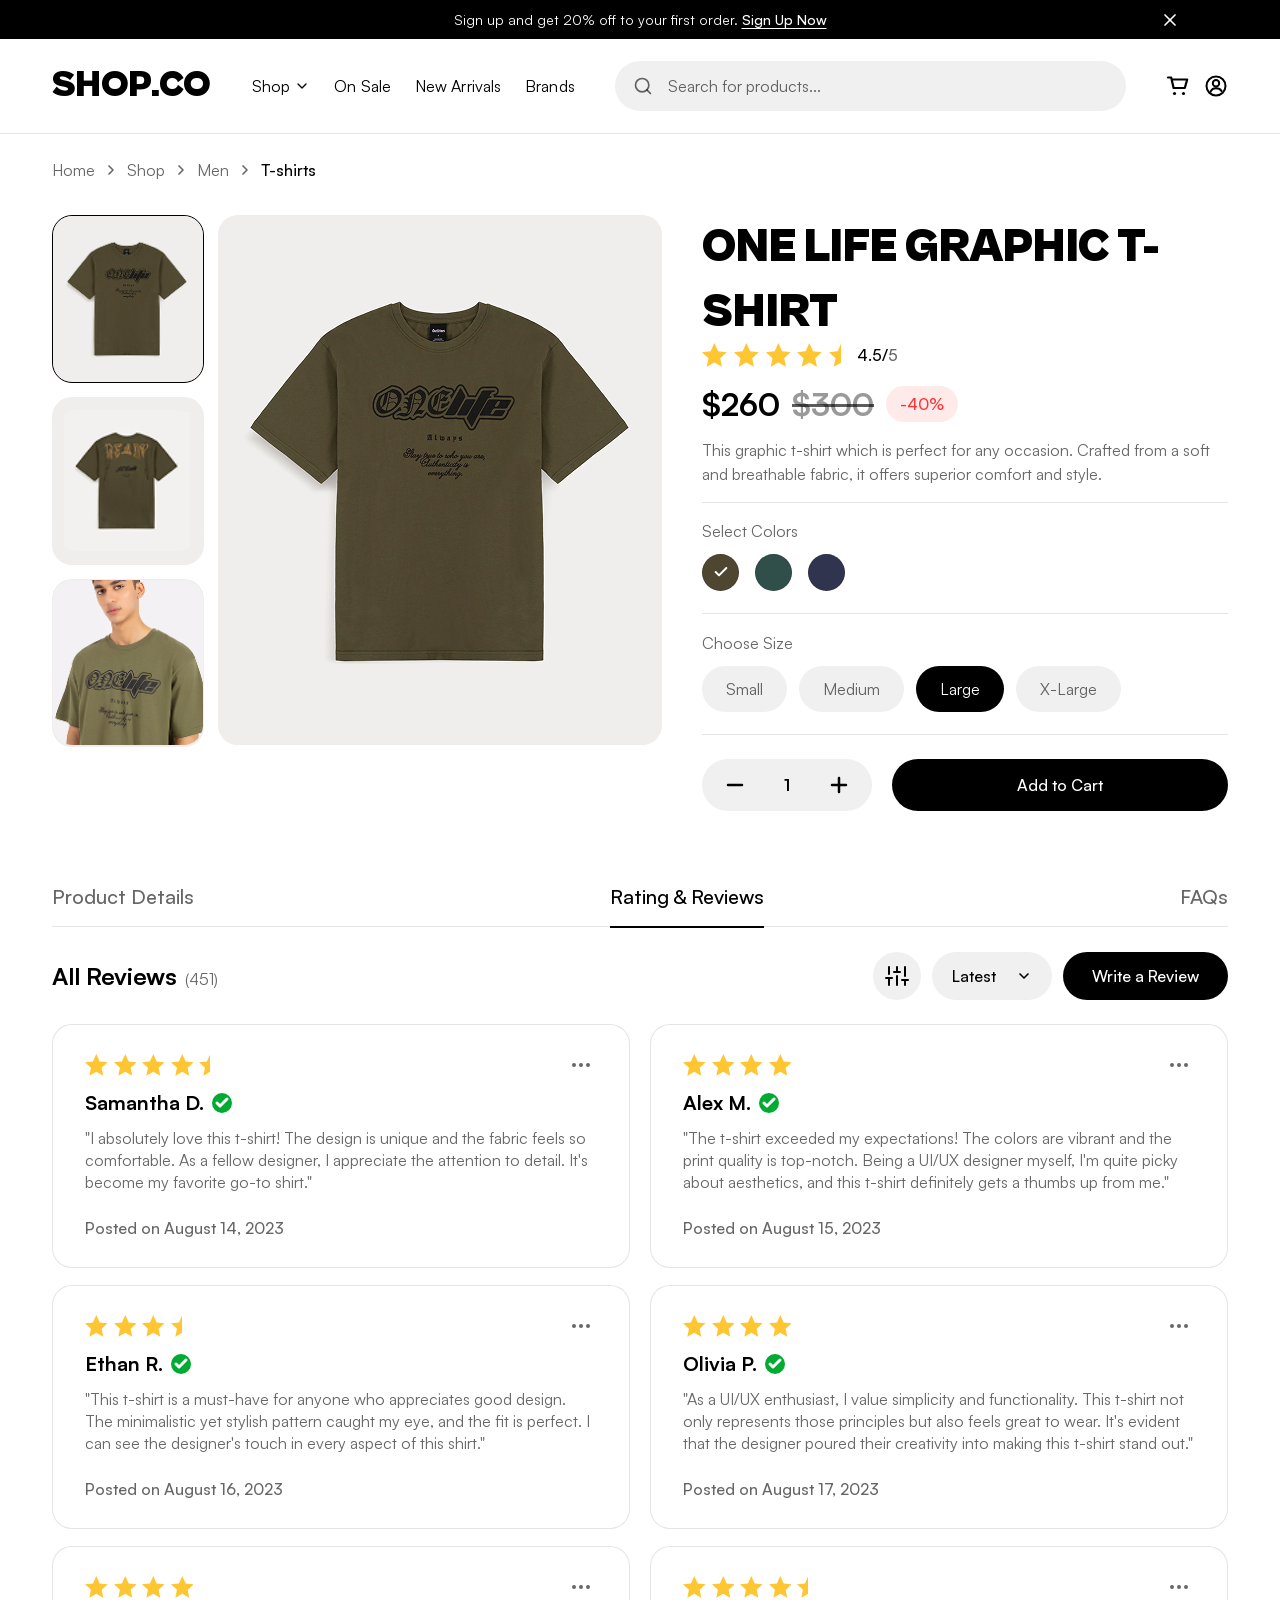
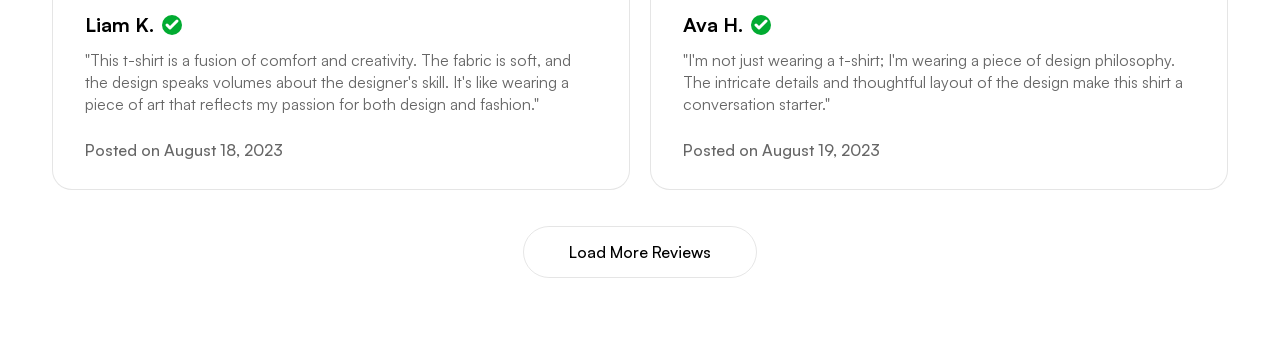
==== Shop.co/pdp.html @ 78434a76 "Initial commit" ====
<!DOCTYPE html>
<html lang="en">
<head>
  <meta charset="UTF-8">
  <meta name="viewport" content="width=device-width, initial-scale=1.0">
  <meta name="description" content="SHOP.CO - One Life Graphic T-Shirt. High-quality products and international brands.">
  <title>SHOP.CO | One Life Graphic T-Shirt</title>
  <link rel="preconnect" href="https://api.fontshare.com">
  <link href="https://api.fontshare.com/v2/css?f[]=satoshi@900,700,500,400,300&f[]=cabinet-grotesk@800,900&display=swap" rel="stylesheet">
  <link rel="stylesheet" href="css/styles.css">
</head>
<body>
  <a href="#main-content" class="skip-link">Skip to main content</a>

  <header class="site-header-group">
    <div class="announcement-bar" role="region" aria-label="Announcement">
      <div class="container flex items-center justify-center">
        <p class="announcement-bar__text">
          Sign up and get 20% off to your first order.
          <a href="#signup" class="announcement-bar__link">Sign Up Now</a>
        </p>
        <button type="button" class="announcement-bar__close" aria-label="Close announcement">
          <svg width="20" height="20" viewBox="0 0 24 24" fill="none" stroke="currentColor" stroke-width="2" stroke-linecap="round" stroke-linejoin="round" aria-hidden="true">
            <line x1="18" y1="6" x2="6" y2="18"></line>
            <line x1="6" y1="6" x2="18" y2="18"></line>
          </svg>
        </button>
      </div>
    </div>

    <div class="site-header">
      <div class="container nav-container flex items-center justify-between gap-40">
        <div class="header-left flex items-center">
          <button type="button" class="mobile-menu-btn" aria-label="Open mobile navigation">
            <svg width="24" height="24" viewBox="0 0 24 24" fill="none" stroke="currentColor" stroke-width="2.2" stroke-linecap="round" stroke-linejoin="round" aria-hidden="true">
              <line x1="3" y1="6" x2="21" y2="6"></line>
              <line x1="3" y1="12" x2="21" y2="12"></line>
              <line x1="3" y1="18" x2="21" y2="18"></line>
            </svg>
          </button>
          <a href="index.html" class="brand-logo" aria-label="SHOP.CO Homepage">SHOP.CO</a>
        </div>

        <div class="mobile-menu-overlay" aria-hidden="true"></div>
        <nav class="main-nav" aria-label="Main Navigation">
          <button type="button" class="mobile-close-btn" aria-label="Close mobile navigation">
            <svg width="24" height="24" viewBox="0 0 24 24" fill="none" stroke="currentColor" stroke-width="2.2" stroke-linecap="round" stroke-linejoin="round" aria-hidden="true">
              <line x1="18" y1="6" x2="6" y2="18"></line>
              <line x1="6" y1="6" x2="18" y2="18"></line>
            </svg>
          </button>
          <ul class="main-nav__list flex items-center gap-24">
            <li>
              <a href="#shop" class="main-nav__link">
                Shop
                <svg width="16" height="16" viewBox="0 0 24 24" fill="none" stroke="currentColor" stroke-width="2" stroke-linecap="round" stroke-linejoin="round" aria-hidden="true">
                  <polyline points="6 9 12 15 18 9"></polyline>
                </svg>
              </a>
            </li>
            <li><a href="#on-sale" class="main-nav__link">On Sale</a></li>
            <li><a href="#new-arrivals" class="main-nav__link">New Arrivals</a></li>
            <li><a href="#brands" class="main-nav__link">Brands</a></li>
          </ul>
        </nav>

        <form class="header-search" role="search">
          <label for="header-search-input" class="sr-only">Search for products</label>
          <input type="search" id="header-search-input" class="header-search__input" placeholder="Search for products...">
          <svg class="header-search__icon" width="20" height="20" viewBox="0 0 24 24" fill="none" stroke="currentColor" stroke-width="2" stroke-linecap="round" stroke-linejoin="round" aria-hidden="true">
            <circle cx="11" cy="11" r="8"></circle>
            <line x1="21" y1="21" x2="16.65" y2="16.65"></line>
          </svg>
        </form>

        <div class="header-actions flex items-center">
          <button type="button" class="header-action-btn mobile-search-btn" aria-label="Search for products">
            <svg width="24" height="24" viewBox="0 0 24 24" fill="none" stroke="currentColor" stroke-width="2.2" stroke-linecap="round" stroke-linejoin="round" aria-hidden="true">
              <circle cx="11" cy="11" r="8"></circle>
              <line x1="21" y1="21" x2="16.65" y2="16.65"></line>
            </svg>
          </button>
          <a href="#cart" class="header-action-btn" aria-label="Shopping Cart (0 items)">
            <svg width="24" height="24" viewBox="0 0 24 24" fill="none" stroke="currentColor" stroke-width="2.2" stroke-linecap="round" stroke-linejoin="round" aria-hidden="true">
              <path d="M2 3.5h3.2l2.4 10.5h11.2l2.4-8.5H6"></path>
              <circle cx="8.5" cy="19.5" r="1.6" fill="currentColor" stroke="none"></circle>
              <circle cx="17.5" cy="19.5" r="1.6" fill="currentColor" stroke="none"></circle>
            </svg>
          </a>
          <a href="#account" class="header-action-btn" aria-label="User Account">
            <svg width="24" height="24" viewBox="0 0 24 24" fill="none" stroke="currentColor" stroke-width="2" stroke-linecap="round" stroke-linejoin="round" aria-hidden="true">
              <circle cx="12" cy="12" r="9.5"></circle>
              <circle cx="12" cy="9.2" r="3.2"></circle>
              <path d="M6.5 17.8c1.1-2.8 3.1-3.6 5.5-3.6s4.4.8 5.5 2.8"></path>
            </svg>
          </a>
        </div>
      </div>
    </div>
  </header>

  <main id="main-content" class="pdp-main">
    <div class="container">
      
      <nav class="breadcrumbs" aria-label="Breadcrumbs">
        <ol class="breadcrumbs__list flex items-center">
          <li class="breadcrumbs__item">
            <a href="index.html" class="breadcrumbs__link">Home</a>
          </li>
          <li class="breadcrumbs__item" aria-hidden="true">
            <svg class="breadcrumbs__separator" width="16" height="16" viewBox="0 0 24 24" fill="none" stroke="currentColor" stroke-width="2.5" stroke-linecap="round" stroke-linejoin="round">
              <polyline points="9 18 15 12 9 6"></polyline>
            </svg>
          </li>
          <li class="breadcrumbs__item">
            <a href="#shop" class="breadcrumbs__link">Shop</a>
          </li>
          <li class="breadcrumbs__item" aria-hidden="true">
            <svg class="breadcrumbs__separator" width="16" height="16" viewBox="0 0 24 24" fill="none" stroke="currentColor" stroke-width="2.5" stroke-linecap="round" stroke-linejoin="round">
              <polyline points="9 18 15 12 9 6"></polyline>
            </svg>
          </li>
          <li class="breadcrumbs__item">
            <a href="#men" class="breadcrumbs__link">Men</a>
          </li>
          <li class="breadcrumbs__item" aria-hidden="true">
            <svg class="breadcrumbs__separator" width="16" height="16" viewBox="0 0 24 24" fill="none" stroke="currentColor" stroke-width="2.5" stroke-linecap="round" stroke-linejoin="round">
              <polyline points="9 18 15 12 9 6"></polyline>
            </svg>
          </li>
          <li class="breadcrumbs__item" aria-current="page">
            <span class="breadcrumbs__current">T-shirts</span>
          </li>
        </ol>
      </nav>

      
      <section class="product-essential" aria-label="Product details section">
        
        <div class="product-gallery">
          
          <div class="product-gallery__thumbnails" role="group" aria-label="Product thumbnails select">
            <button type="button" class="product-gallery__thumb-btn active" aria-label="View front view of shirt" aria-controls="main-product-viewport" aria-selected="true" data-image="images/onelife-tshirt.png" data-image-mobile="images/onelife-tshirt-mobile.png">
              <picture>
                <source media="(max-width: 992px)" srcset="images/onelife-tshirt-small-mobile.png">
                <img src="images/onelife-tshirt-small.png" alt="Front view thumbnail">
              </picture>
            </button>
            <button type="button" class="product-gallery__thumb-btn" aria-label="View back view of shirt" aria-controls="main-product-viewport" aria-selected="false" data-image="images/onelife-tshirt-backside.png" data-image-mobile="images/onelife-tshirt-backside-mobile.png">
              <picture>
                <source media="(max-width: 992px)" srcset="images/onelife-tshirt-backside-mobile.png">
                <img src="images/onelife-tshirt-backside.png" alt="Back view thumbnail">
              </picture>
            </button>
            <button type="button" class="product-gallery__thumb-btn" aria-label="View side view of shirt" aria-controls="main-product-viewport" aria-selected="false" data-image="images/onelife-tshirt-sideview.png" data-image-mobile="images/onelife-tshirt-sideview-mobile.png">
              <picture>
                <source media="(max-width: 992px)" srcset="images/onelife-tshirt-sideview-mobile.png">
                <img src="images/onelife-tshirt-sideview.png" alt="Side view thumbnail">
              </picture>
            </button>
          </div>
          
          <div class="product-gallery__viewport" id="main-product-viewport">
            <picture>
              <source id="main-product-source-mobile" media="(max-width: 992px)" srcset="images/onelife-tshirt-mobile.png">
              <img src="images/onelife-tshirt.png" id="main-product-image" alt="One Life Graphic T-Shirt front view" class="product-gallery__main-img">
            </picture>
          </div>
        </div>

        
        <div class="product-info">
          <h1 class="product-info__title">ONE LIFE GRAPHIC T-SHIRT</h1>
          
          <div class="product-info__rating flex items-center">
            <div class="rating-stars" aria-label="4.5 out of 5 stars">
              <svg class="star-icon" aria-hidden="true" width="19" height="19" viewBox="0 0 19 19" fill="#FFC633"><path d="M9.5 0L12.35 6.25L19 7.03L14 11.66L15.35 18.25L9.5 14.96L3.65 18.25L5 11.66L0 7.03L6.65 6.25L9.5 0Z"/></svg>
              <svg class="star-icon" aria-hidden="true" width="19" height="19" viewBox="0 0 19 19" fill="#FFC633"><path d="M9.5 0L12.35 6.25L19 7.03L14 11.66L15.35 18.25L9.5 14.96L3.65 18.25L5 11.66L0 7.03L6.65 6.25L9.5 0Z"/></svg>
              <svg class="star-icon" aria-hidden="true" width="19" height="19" viewBox="0 0 19 19" fill="#FFC633"><path d="M9.5 0L12.35 6.25L19 7.03L14 11.66L15.35 18.25L9.5 14.96L3.65 18.25L5 11.66L0 7.03L6.65 6.25L9.5 0Z"/></svg>
              <svg class="star-icon" aria-hidden="true" width="19" height="19" viewBox="0 0 19 19" fill="#FFC633"><path d="M9.5 0L12.35 6.25L19 7.03L14 11.66L15.35 18.25L9.5 14.96L3.65 18.25L5 11.66L0 7.03L6.65 6.25L9.5 0Z"/></svg>
              <svg class="star-icon" aria-hidden="true" width="19" height="19" viewBox="0 0 19 19">
                <defs>
                  <linearGradient id="star-half-pdp">
                    <stop offset="50%" stop-color="#FFC633"/>
                    <stop offset="50%" stop-color="transparent"/>
                  </linearGradient>
                </defs>
                <path d="M9.5 0L12.35 6.25L19 7.03L14 11.66L15.35 18.25L9.5 14.96L3.65 18.25L5 11.66L0 7.03L6.65 6.25L9.5 0Z" fill="url(#star-half-pdp)"/>
              </svg>
            </div>
            <span class="rating-score">4.5/<span class="rating-max">5</span></span>
          </div>

          <div class="product-info__price-box flex items-center">
            <span class="sr-only">Price:</span>
            <span class="price-current">$260</span>
            <span class="sr-only">Original price:</span>
            <span class="price-old"><del>$300</del></span>
            <span class="sr-only">Discount:</span>
            <span class="price-discount-badge">-40%</span>
          </div>

          <p class="product-info__description">
            This graphic t-shirt which is perfect for any occasion. Crafted from a soft and breathable fabric, it offers superior comfort and style.
          </p>

          
          <form class="product-options-form" id="product-options" onsubmit="event.preventDefault();">
            
            
            <div class="product-option-group product-option-group--colors">
              <span class="product-option-group__label">Select Colors</span>
              <div class="color-picker flex" role="radiogroup" aria-label="Select color">
                <label class="color-picker__item color-picker__item--olive">
                  <input type="radio" name="color" value="olive" checked class="sr-only">
                  <span class="color-picker__swatch" aria-label="Olive Green">
                    <svg class="check-icon" viewBox="0 0 24 24" width="16" height="16" fill="none" stroke="white" stroke-width="3" stroke-linecap="round" stroke-linejoin="round">
                      <polyline points="20 6 9 17 4 12"></polyline>
                    </svg>
                  </span>
                </label>
                <label class="color-picker__item color-picker__item--green">
                  <input type="radio" name="color" value="dark-green" class="sr-only">
                  <span class="color-picker__swatch" aria-label="Dark Green">
                    <svg class="check-icon" viewBox="0 0 24 24" width="16" height="16" fill="none" stroke="white" stroke-width="3" stroke-linecap="round" stroke-linejoin="round">
                      <polyline points="20 6 9 17 4 12"></polyline>
                    </svg>
                  </span>
                </label>
                <label class="color-picker__item color-picker__item--navy">
                  <input type="radio" name="color" value="navy" class="sr-only">
                  <span class="color-picker__swatch" aria-label="Navy Blue">
                    <svg class="check-icon" viewBox="0 0 24 24" width="16" height="16" fill="none" stroke="white" stroke-width="3" stroke-linecap="round" stroke-linejoin="round">
                      <polyline points="20 6 9 17 4 12"></polyline>
                    </svg>
                  </span>
                </label>
              </div>
            </div>

            
            <div class="product-option-group product-option-group--sizes">
              <span class="product-option-group__label">Choose Size</span>
              <div class="size-picker flex gap-12" role="radiogroup" aria-label="Choose size">
                <label class="size-picker__item">
                  <input type="radio" name="size" value="small" class="sr-only">
                  <span class="size-picker__label">Small</span>
                </label>
                <label class="size-picker__item">
                  <input type="radio" name="size" value="medium" class="sr-only">
                  <span class="size-picker__label">Medium</span>
                </label>
                <label class="size-picker__item">
                  <input type="radio" name="size" value="large" checked class="sr-only">
                  <span class="size-picker__label">Large</span>
                </label>
                <label class="size-picker__item">
                  <input type="radio" name="size" value="xlarge" class="sr-only">
                  <span class="size-picker__label">X-Large</span>
                </label>
              </div>
            </div>

            
            <div class="purchase-controls flex gap-20">
              <div class="quantity-selector flex items-center">
                <button type="button" class="quantity-selector__btn minus" aria-label="Decrease quantity">
                  <svg width="24" height="24" viewBox="0 0 24 24" fill="none" stroke="currentColor" stroke-width="2.5" stroke-linecap="round"><line x1="5" y1="12" x2="19" y2="12"></line></svg>
                </button>
                <input type="number" name="quantity" value="1" min="1" class="quantity-selector__input" aria-label="Quantity" readonly>
                <button type="button" class="quantity-selector__btn plus" aria-label="Increase quantity">
                  <svg width="24" height="24" viewBox="0 0 24 24" fill="none" stroke="currentColor" stroke-width="2.5" stroke-linecap="round"><line x1="12" y1="5" x2="12" y2="19"></line><line x1="5" y1="12" x2="19" y2="12"></line></svg>
                </button>
              </div>

              <button type="submit" class="btn btn--primary add-to-cart-btn flex items-center justify-center w-full">
                Add to Cart
              </button>
            </div>

          </form>
        </div>
      </section>

      
      <section class="product-tabs" aria-label="Product details and reviews">
        <div class="product-tabs__header" role="tablist" aria-label="Product information tabs">
          <button type="button" class="product-tabs__btn" role="tab" aria-selected="false" aria-controls="tab-panel-details" id="tab-btn-details">
            Product Details
          </button>
          <button type="button" class="product-tabs__btn active" role="tab" aria-selected="true" aria-controls="tab-panel-reviews" id="tab-btn-reviews">
            Rating & Reviews
          </button>
          <button type="button" class="product-tabs__btn" role="tab" aria-selected="false" aria-controls="tab-panel-faqs" id="tab-btn-faqs">
            FAQs
          </button>
        </div>

        <div class="product-tabs__content">
          
          <div class="product-tabs__panel sr-only" id="tab-panel-details" role="tabpanel" aria-labelledby="tab-btn-details" aria-hidden="true">
            <h2 class="sr-only">Product Details</h2>
            <div class="tabs-panel-fallback">
              <p>Details about the One Life Graphic T-Shirt design, fabric composition, fit, and washing instructions.</p>
            </div>
          </div>

          
          <div class="product-tabs__panel" id="tab-panel-reviews" role="tabpanel" aria-labelledby="tab-btn-reviews">
            
            <div class="reviews-header">
              <div class="reviews-header__title-box">
                <h2 class="reviews-header__title">All Reviews</h2>
                <span class="reviews-header__count">(451)</span>
              </div>
              
              <div class="reviews-header__actions">
                
                <button type="button" class="reviews-header__btn-filter" aria-label="Filter reviews">
                  <svg width="24" height="24" viewBox="0 0 24 24" fill="none" stroke="currentColor" stroke-width="2" stroke-linecap="round" stroke-linejoin="round">
                    <line x1="4" y1="21" x2="4" y2="14"></line><line x1="4" y1="10" x2="4" y2="3"></line>
                    <line x1="12" y1="21" x2="12" y2="12"></line><line x1="12" y1="8" x2="12" y2="3"></line>
                    <line x1="20" y1="21" x2="20" y2="16"></line><line x1="20" y1="12" x2="20" y2="3"></line>
                    <line x1="1" y1="14" x2="7" y2="14"></line><line x1="9" y1="8" x2="15" y2="8"></line><line x1="17" y1="16" x2="23" y2="16"></line>
                  </svg>
                </button>

                
                <div class="reviews-header__sort-wrapper">
                  <select class="reviews-header__sort-select" aria-label="Sort reviews">
                    <option value="latest" selected>Latest</option>
                    <option value="highest">Highest Rating</option>
                    <option value="lowest">Lowest Rating</option>
                  </select>
                </div>

                
                <button type="button" class="reviews-header__btn-write">
                  Write a Review
                </button>
              </div>
            </div>

            
            <div class="reviews-grid">
              
              <article class="review-card">
                <div class="review-card__header">
                  <div class="review-card__rating" aria-label="Rating 4.5 out of 5 stars">
                    <svg class="star-icon" width="19" height="19" viewBox="0 0 19 19" fill="#FFC633"><path d="M9.5 0L12.35 6.25L19 7.03L14 11.66L15.35 18.25L9.5 14.96L3.65 18.25L5 11.66L0 7.03L6.65 6.25L9.5 0Z"/></svg>
                    <svg class="star-icon" width="19" height="19" viewBox="0 0 19 19" fill="#FFC633"><path d="M9.5 0L12.35 6.25L19 7.03L14 11.66L15.35 18.25L9.5 14.96L3.65 18.25L5 11.66L0 7.03L6.65 6.25L9.5 0Z"/></svg>
                    <svg class="star-icon" width="19" height="19" viewBox="0 0 19 19" fill="#FFC633"><path d="M9.5 0L12.35 6.25L19 7.03L14 11.66L15.35 18.25L9.5 14.96L3.65 18.25L5 11.66L0 7.03L6.65 6.25L9.5 0Z"/></svg>
                    <svg class="star-icon" width="19" height="19" viewBox="0 0 19 19" fill="#FFC633"><path d="M9.5 0L12.35 6.25L19 7.03L14 11.66L15.35 18.25L9.5 14.96L3.65 18.25L5 11.66L0 7.03L6.65 6.25L9.5 0Z"/></svg>
                    <svg class="star-icon" width="19" height="19" viewBox="0 0 19 19"><path d="M9.5 0L12.35 6.25L19 7.03L14 11.66L15.35 18.25L9.5 14.96L3.65 18.25L5 11.66L0 7.03L6.65 6.25L9.5 0Z" fill="url(#star-half-pdp)"/></svg>
                  </div>
                  <button type="button" class="review-card__menu-btn" aria-label="Review actions">
                    <svg width="24" height="24" viewBox="0 0 24 24" fill="none" stroke="currentColor" stroke-width="2" stroke-linecap="round" stroke-linejoin="round">
                      <circle cx="12" cy="12" r="1"></circle><circle cx="19" cy="12" r="1"></circle><circle cx="5" cy="12" r="1"></circle>
                    </svg>
                  </button>
                </div>
                <div class="review-card__author">
                  <span class="review-card__author-name">Samantha D.</span>
                  <span class="review-card__verified" aria-label="Verified Purchase">
                    <svg class="verified-icon" width="16" height="16" viewBox="0 0 24 24" fill="#01AB31" stroke="white" stroke-width="2">
                      <circle cx="12" cy="12" r="10" fill="#01AB31" stroke="none"></circle>
                      <polyline points="7 12 10 15 17 8" stroke="white" fill="none" stroke-width="3" stroke-linecap="round" stroke-linejoin="round"></polyline>
                    </svg>
                  </span>
                </div>
                <p class="review-card__text">
                  "I absolutely love this t-shirt! The design is unique and the fabric feels so comfortable. As a fellow designer, I appreciate the attention to detail. It's become my favorite go-to shirt."
                </p>
                <span class="review-card__date">Posted on August 14, 2023</span>
              </article>

              
              <article class="review-card">
                <div class="review-card__header">
                  <div class="review-card__rating" aria-label="Rating 4 out of 5 stars">
                    <svg class="star-icon" width="19" height="19" viewBox="0 0 19 19" fill="#FFC633"><path d="M9.5 0L12.35 6.25L19 7.03L14 11.66L15.35 18.25L9.5 14.96L3.65 18.25L5 11.66L0 7.03L6.65 6.25L9.5 0Z"/></svg>
                    <svg class="star-icon" width="19" height="19" viewBox="0 0 19 19" fill="#FFC633"><path d="M9.5 0L12.35 6.25L19 7.03L14 11.66L15.35 18.25L9.5 14.96L3.65 18.25L5 11.66L0 7.03L6.65 6.25L9.5 0Z"/></svg>
                    <svg class="star-icon" width="19" height="19" viewBox="0 0 19 19" fill="#FFC633"><path d="M9.5 0L12.35 6.25L19 7.03L14 11.66L15.35 18.25L9.5 14.96L3.65 18.25L5 11.66L0 7.03L6.65 6.25L9.5 0Z"/></svg>
                    <svg class="star-icon" width="19" height="19" viewBox="0 0 19 19" fill="#FFC633"><path d="M9.5 0L12.35 6.25L19 7.03L14 11.66L15.35 18.25L9.5 14.96L3.65 18.25L5 11.66L0 7.03L6.65 6.25L9.5 0Z"/></svg>
                  </div>
                  <button type="button" class="review-card__menu-btn" aria-label="Review actions">
                    <svg width="24" height="24" viewBox="0 0 24 24" fill="none" stroke="currentColor" stroke-width="2" stroke-linecap="round" stroke-linejoin="round">
                      <circle cx="12" cy="12" r="1"></circle><circle cx="19" cy="12" r="1"></circle><circle cx="5" cy="12" r="1"></circle>
                    </svg>
                  </button>
                </div>
                <div class="review-card__author">
                  <span class="review-card__author-name">Alex M.</span>
                  <span class="review-card__verified" aria-label="Verified Purchase">
                    <svg class="verified-icon" width="16" height="16" viewBox="0 0 24 24" fill="#01AB31" stroke="white" stroke-width="2">
                      <circle cx="12" cy="12" r="10" fill="#01AB31" stroke="none"></circle>
                      <polyline points="7 12 10 15 17 8" stroke="white" fill="none" stroke-width="3" stroke-linecap="round" stroke-linejoin="round"></polyline>
                    </svg>
                  </span>
                </div>
                <p class="review-card__text">
                  "The t-shirt exceeded my expectations! The colors are vibrant and the print quality is top-notch. Being a UI/UX designer myself, I'm quite picky about aesthetics, and this t-shirt definitely gets a thumbs up from me."
                </p>
                <span class="review-card__date">Posted on August 15, 2023</span>
              </article>

              
              <article class="review-card">
                <div class="review-card__header">
                  <div class="review-card__rating" aria-label="Rating 3.5 out of 5 stars">
                    <svg class="star-icon" width="19" height="19" viewBox="0 0 19 19" fill="#FFC633"><path d="M9.5 0L12.35 6.25L19 7.03L14 11.66L15.35 18.25L9.5 14.96L3.65 18.25L5 11.66L0 7.03L6.65 6.25L9.5 0Z"/></svg>
                    <svg class="star-icon" width="19" height="19" viewBox="0 0 19 19" fill="#FFC633"><path d="M9.5 0L12.35 6.25L19 7.03L14 11.66L15.35 18.25L9.5 14.96L3.65 18.25L5 11.66L0 7.03L6.65 6.25L9.5 0Z"/></svg>
                    <svg class="star-icon" width="19" height="19" viewBox="0 0 19 19" fill="#FFC633"><path d="M9.5 0L12.35 6.25L19 7.03L14 11.66L15.35 18.25L9.5 14.96L3.65 18.25L5 11.66L0 7.03L6.65 6.25L9.5 0Z"/></svg>
                    <svg class="star-icon" width="19" height="19" viewBox="0 0 19 19"><path d="M9.5 0L12.35 6.25L19 7.03L14 11.66L15.35 18.25L9.5 14.96L3.65 18.25L5 11.66L0 7.03L6.65 6.25L9.5 0Z" fill="url(#star-half-pdp)"/></svg>
                  </div>
                  <button type="button" class="review-card__menu-btn" aria-label="Review actions">
                    <svg width="24" height="24" viewBox="0 0 24 24" fill="none" stroke="currentColor" stroke-width="2" stroke-linecap="round" stroke-linejoin="round">
                      <circle cx="12" cy="12" r="1"></circle><circle cx="19" cy="12" r="1"></circle><circle cx="5" cy="12" r="1"></circle>
                    </svg>
                  </button>
                </div>
                <div class="review-card__author">
                  <span class="review-card__author-name">Ethan R.</span>
                  <span class="review-card__verified" aria-label="Verified Purchase">
                    <svg class="verified-icon" width="16" height="16" viewBox="0 0 24 24" fill="#01AB31" stroke="white" stroke-width="2">
                      <circle cx="12" cy="12" r="10" fill="#01AB31" stroke="none"></circle>
                      <polyline points="7 12 10 15 17 8" stroke="white" fill="none" stroke-width="3" stroke-linecap="round" stroke-linejoin="round"></polyline>
                    </svg>
                  </span>
                </div>
                <p class="review-card__text">
                  "This t-shirt is a must-have for anyone who appreciates good design. The minimalistic yet stylish pattern caught my eye, and the fit is perfect. I can see the designer's touch in every aspect of this shirt."
                </p>
                <span class="review-card__date">Posted on August 16, 2023</span>
              </article>

              
              <article class="review-card">
                <div class="review-card__header">
                  <div class="review-card__rating" aria-label="Rating 4 out of 5 stars">
                    <svg class="star-icon" width="19" height="19" viewBox="0 0 19 19" fill="#FFC633"><path d="M9.5 0L12.35 6.25L19 7.03L14 11.66L15.35 18.25L9.5 14.96L3.65 18.25L5 11.66L0 7.03L6.65 6.25L9.5 0Z"/></svg>
                    <svg class="star-icon" width="19" height="19" viewBox="0 0 19 19" fill="#FFC633"><path d="M9.5 0L12.35 6.25L19 7.03L14 11.66L15.35 18.25L9.5 14.96L3.65 18.25L5 11.66L0 7.03L6.65 6.25L9.5 0Z"/></svg>
                    <svg class="star-icon" width="19" height="19" viewBox="0 0 19 19" fill="#FFC633"><path d="M9.5 0L12.35 6.25L19 7.03L14 11.66L15.35 18.25L9.5 14.96L3.65 18.25L5 11.66L0 7.03L6.65 6.25L9.5 0Z"/></svg>
                    <svg class="star-icon" width="19" height="19" viewBox="0 0 19 19" fill="#FFC633"><path d="M9.5 0L12.35 6.25L19 7.03L14 11.66L15.35 18.25L9.5 14.96L3.65 18.25L5 11.66L0 7.03L6.65 6.25L9.5 0Z"/></svg>
                  </div>
                  <button type="button" class="review-card__menu-btn" aria-label="Review actions">
                    <svg width="24" height="24" viewBox="0 0 24 24" fill="none" stroke="currentColor" stroke-width="2" stroke-linecap="round" stroke-linejoin="round">
                      <circle cx="12" cy="12" r="1"></circle><circle cx="19" cy="12" r="1"></circle><circle cx="5" cy="12" r="1"></circle>
                    </svg>
                  </button>
                </div>
                <div class="review-card__author">
                  <span class="review-card__author-name">Olivia P.</span>
                  <span class="review-card__verified" aria-label="Verified Purchase">
                    <svg class="verified-icon" width="16" height="16" viewBox="0 0 24 24" fill="#01AB31" stroke="white" stroke-width="2">
                      <circle cx="12" cy="12" r="10" fill="#01AB31" stroke="none"></circle>
                      <polyline points="7 12 10 15 17 8" stroke="white" fill="none" stroke-width="3" stroke-linecap="round" stroke-linejoin="round"></polyline>
                    </svg>
                  </span>
                </div>
                <p class="review-card__text">
                  "As a UI/UX enthusiast, I value simplicity and functionality. This t-shirt not only represents those principles but also feels great to wear. It's evident that the designer poured their creativity into making this t-shirt stand out."
                </p>
                <span class="review-card__date">Posted on August 17, 2023</span>
              </article>

              
              <article class="review-card">
                <div class="review-card__header">
                  <div class="review-card__rating" aria-label="Rating 4 out of 5 stars">
                    <svg class="star-icon" width="19" height="19" viewBox="0 0 19 19" fill="#FFC633"><path d="M9.5 0L12.35 6.25L19 7.03L14 11.66L15.35 18.25L9.5 14.96L3.65 18.25L5 11.66L0 7.03L6.65 6.25L9.5 0Z"/></svg>
                    <svg class="star-icon" width="19" height="19" viewBox="0 0 19 19" fill="#FFC633"><path d="M9.5 0L12.35 6.25L19 7.03L14 11.66L15.35 18.25L9.5 14.96L3.65 18.25L5 11.66L0 7.03L6.65 6.25L9.5 0Z"/></svg>
                    <svg class="star-icon" width="19" height="19" viewBox="0 0 19 19" fill="#FFC633"><path d="M9.5 0L12.35 6.25L19 7.03L14 11.66L15.35 18.25L9.5 14.96L3.65 18.25L5 11.66L0 7.03L6.65 6.25L9.5 0Z"/></svg>
                    <svg class="star-icon" width="19" height="19" viewBox="0 0 19 19" fill="#FFC633"><path d="M9.5 0L12.35 6.25L19 7.03L14 11.66L15.35 18.25L9.5 14.96L3.65 18.25L5 11.66L0 7.03L6.65 6.25L9.5 0Z"/></svg>
                  </div>
                  <button type="button" class="review-card__menu-btn" aria-label="Review actions">
                    <svg width="24" height="24" viewBox="0 0 24 24" fill="none" stroke="currentColor" stroke-width="2" stroke-linecap="round" stroke-linejoin="round">
                      <circle cx="12" cy="12" r="1"></circle><circle cx="19" cy="12" r="1"></circle><circle cx="5" cy="12" r="1"></circle>
                    </svg>
                  </button>
                </div>
                <div class="review-card__author">
                  <span class="review-card__author-name">Liam K.</span>
                  <span class="review-card__verified" aria-label="Verified Purchase">
                    <svg class="verified-icon" width="16" height="16" viewBox="0 0 24 24" fill="#01AB31" stroke="white" stroke-width="2">
                      <circle cx="12" cy="12" r="10" fill="#01AB31" stroke="none"></circle>
                      <polyline points="7 12 10 15 17 8" stroke="white" fill="none" stroke-width="3" stroke-linecap="round" stroke-linejoin="round"></polyline>
                    </svg>
                  </span>
                </div>
                <p class="review-card__text">
                  "This t-shirt is a fusion of comfort and creativity. The fabric is soft, and the design speaks volumes about the designer's skill. It's like wearing a piece of art that reflects my passion for both design and fashion."
                </p>
                <span class="review-card__date">Posted on August 18, 2023</span>
              </article>

              
              <article class="review-card">
                <div class="review-card__header">
                  <div class="review-card__rating" aria-label="Rating 4.5 out of 5 stars">
                    <svg class="star-icon" width="19" height="19" viewBox="0 0 19 19" fill="#FFC633"><path d="M9.5 0L12.35 6.25L19 7.03L14 11.66L15.35 18.25L9.5 14.96L3.65 18.25L5 11.66L0 7.03L6.65 6.25L9.5 0Z"/></svg>
                    <svg class="star-icon" width="19" height="19" viewBox="0 0 19 19" fill="#FFC633"><path d="M9.5 0L12.35 6.25L19 7.03L14 11.66L15.35 18.25L9.5 14.96L3.65 18.25L5 11.66L0 7.03L6.65 6.25L9.5 0Z"/></svg>
                    <svg class="star-icon" width="19" height="19" viewBox="0 0 19 19" fill="#FFC633"><path d="M9.5 0L12.35 6.25L19 7.03L14 11.66L15.35 18.25L9.5 14.96L3.65 18.25L5 11.66L0 7.03L6.65 6.25L9.5 0Z"/></svg>
                    <svg class="star-icon" width="19" height="19" viewBox="0 0 19 19" fill="#FFC633"><path d="M9.5 0L12.35 6.25L19 7.03L14 11.66L15.35 18.25L9.5 14.96L3.65 18.25L5 11.66L0 7.03L6.65 6.25L9.5 0Z"/></svg>
                    <svg class="star-icon" width="19" height="19" viewBox="0 0 19 19"><path d="M9.5 0L12.35 6.25L19 7.03L14 11.66L15.35 18.25L9.5 14.96L3.65 18.25L5 11.66L0 7.03L6.65 6.25L9.5 0Z" fill="url(#star-half-pdp)"/></svg>
                  </div>
                  <button type="button" class="review-card__menu-btn" aria-label="Review actions">
                    <svg width="24" height="24" viewBox="0 0 24 24" fill="none" stroke="currentColor" stroke-width="2" stroke-linecap="round" stroke-linejoin="round">
                      <circle cx="12" cy="12" r="1"></circle><circle cx="19" cy="12" r="1"></circle><circle cx="5" cy="12" r="1"></circle>
                    </svg>
                  </button>
                </div>
                <div class="review-card__author">
                  <span class="review-card__author-name">Ava H.</span>
                  <span class="review-card__verified" aria-label="Verified Purchase">
                    <svg class="verified-icon" width="16" height="16" viewBox="0 0 24 24" fill="#01AB31" stroke="white" stroke-width="2">
                      <circle cx="12" cy="12" r="10" fill="#01AB31" stroke="none"></circle>
                      <polyline points="7 12 10 15 17 8" stroke="white" fill="none" stroke-width="3" stroke-linecap="round" stroke-linejoin="round"></polyline>
                    </svg>
                  </span>
                </div>
                <p class="review-card__text">
                  "I'm not just wearing a t-shirt; I'm wearing a piece of design philosophy. The intricate details and thoughtful layout of the design make this shirt a conversation starter."
                </p>
                <span class="review-card__date">Posted on August 19, 2023</span>
              </article>
            </div>

            
            <div class="reviews-load-more">
              <button type="button" class="reviews-load-more__btn">
                Load More Reviews
              </button>
            </div>
          </div>

          
          <div class="product-tabs__panel sr-only" id="tab-panel-faqs" role="tabpanel" aria-labelledby="tab-btn-faqs" aria-hidden="true">
            <h2 class="sr-only">Frequently Asked Questions</h2>
            <div class="tabs-panel-fallback">
              <p>Find answers to common questions about shipping, returns, sizing, and care directions for the One Life Graphic T-Shirt.</p>
            </div>
          </div>
        </div>
      </section>
    </div>
  </main>

  <script src="js/main.js" defer></script>
</body>
</html>
---- Shop.co/css/styles.css ----
@import url('variables.css');
@import url('reset.css');
@import url('base.css');
@import url('utilities.css');
@import url('layout.css');
@import url('components.css');
@import url('product-detail.css');
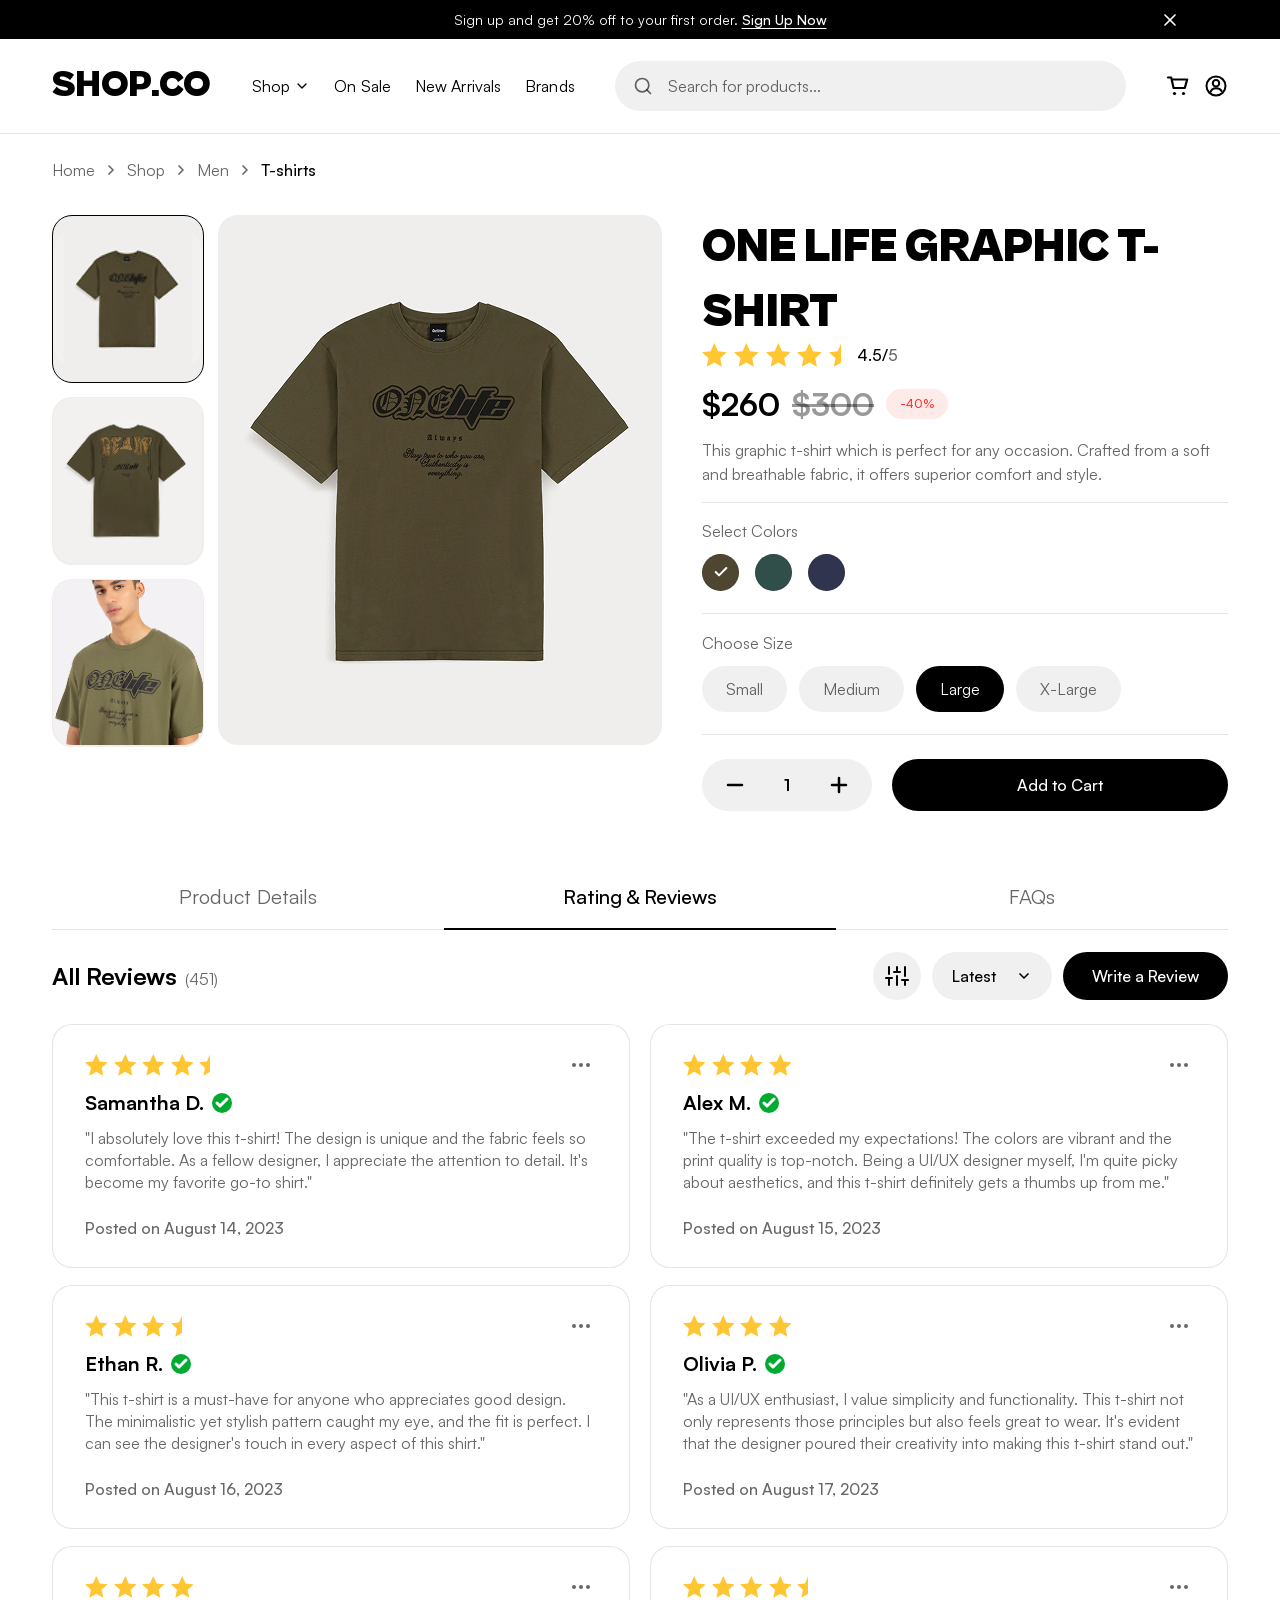
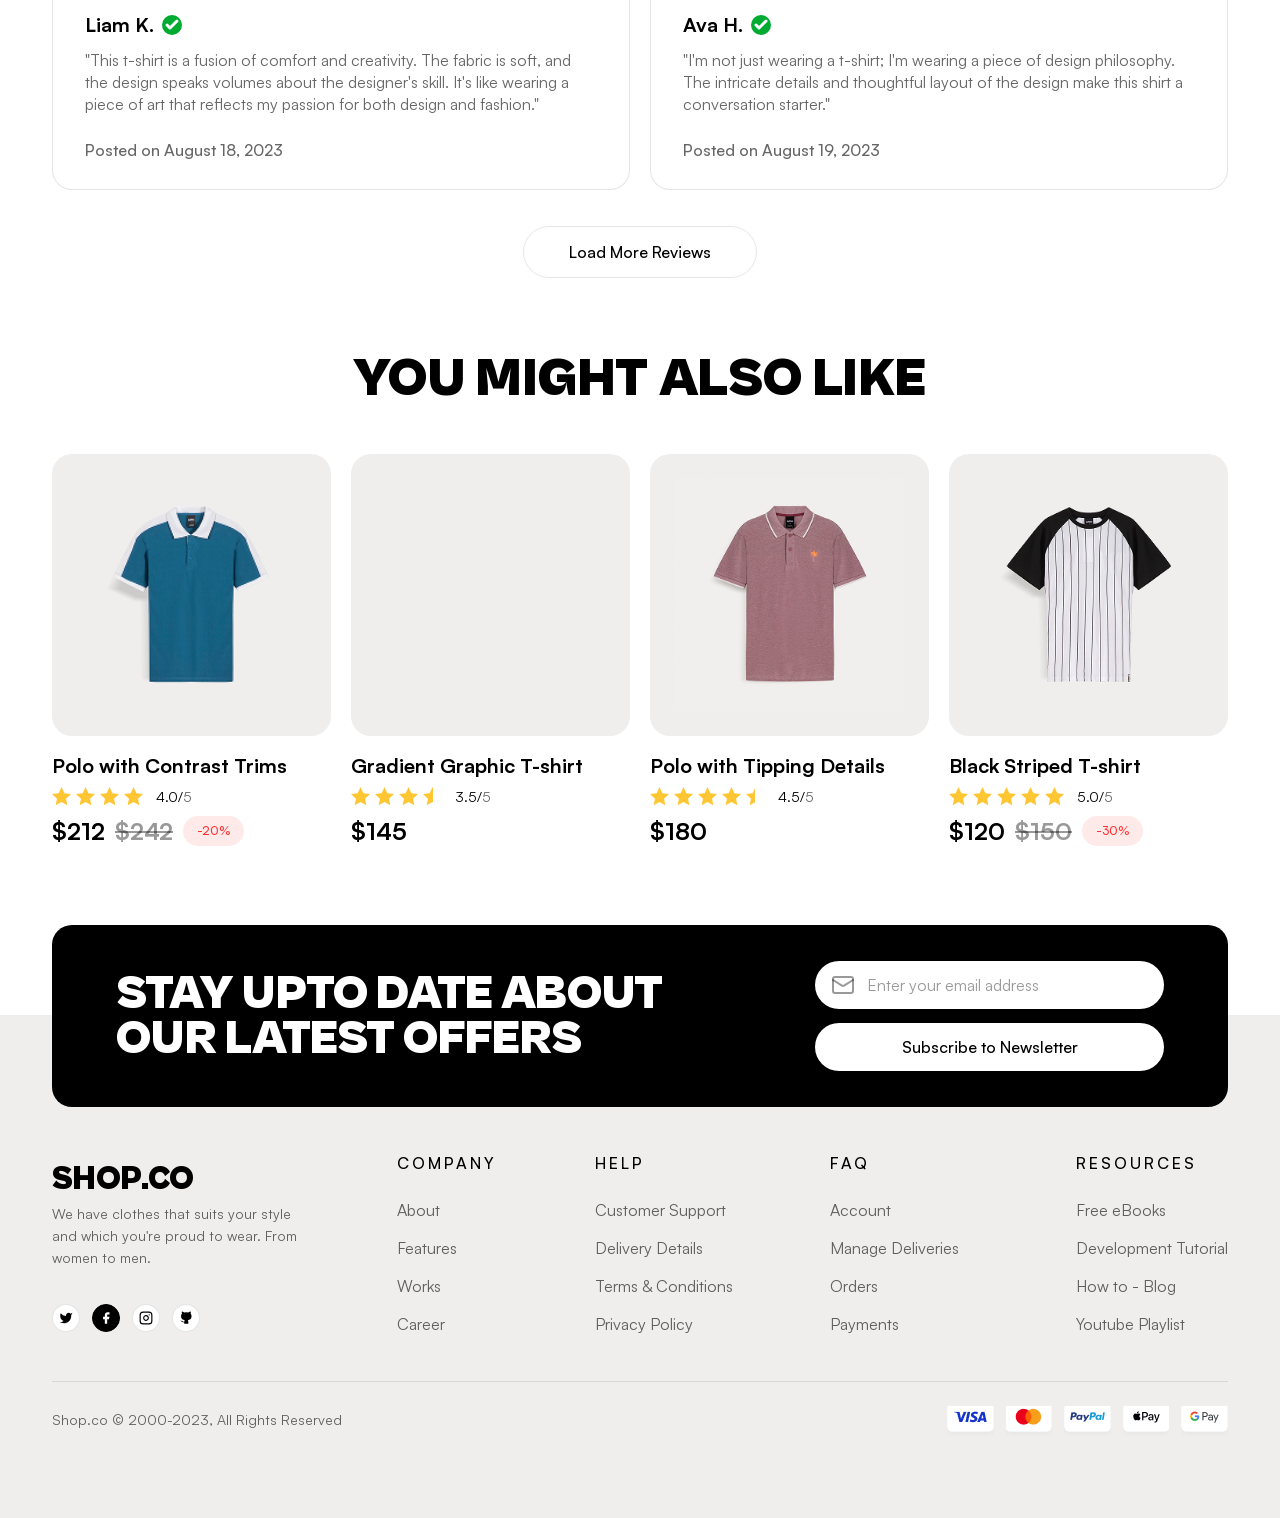
==== commit d16b6666: "pdp completed with pixelperfect" ====
--- a/Shop.co/pdp.html
+++ b/Shop.co/pdp.html
@@ -543,8 +543,257 @@
           </div>
         </div>
       </section>
+
+      
+      <section class="related-products-section" aria-label="You Might Also Like">
+        <h2 class="related-products__title">YOU MIGHT ALSO LIKE</h2>
+        
+        <div class="products-grid">
+          
+          <article class="product-card">
+            <div class="product-card__image-wrapper">
+              <picture>
+                <source media="(max-width: 767px)" srcset="images/polo-tshirt-mobile.png">
+                <img src="images/polo-tshirt.png" alt="Polo with Contrast Trims" class="product-card__img">
+              </picture>
+            </div>
+            <div class="product-card__content">
+              <h3 class="product-card__title">Polo with Contrast Trims</h3>
+              <div class="product-card__rating">
+                <div class="rating-stars" aria-label="4.0 out of 5 stars">
+                  <svg class="star-icon" aria-hidden="true" width="19" height="19" viewBox="0 0 19 19" fill="#FFC633"><path d="M9.5 0L12.35 6.25L19 7.03L14 11.66L15.35 18.25L9.5 14.96L3.65 18.25L5 11.66L0 7.03L6.65 6.25L9.5 0Z"/></svg>
+                  <svg class="star-icon" aria-hidden="true" width="19" height="19" viewBox="0 0 19 19" fill="#FFC633"><path d="M9.5 0L12.35 6.25L19 7.03L14 11.66L15.35 18.25L9.5 14.96L3.65 18.25L5 11.66L0 7.03L6.65 6.25L9.5 0Z"/></svg>
+                  <svg class="star-icon" aria-hidden="true" width="19" height="19" viewBox="0 0 19 19" fill="#FFC633"><path d="M9.5 0L12.35 6.25L19 7.03L14 11.66L15.35 18.25L9.5 14.96L3.65 18.25L5 11.66L0 7.03L6.65 6.25L9.5 0Z"/></svg>
+                  <svg class="star-icon" aria-hidden="true" width="19" height="19" viewBox="0 0 19 19" fill="#FFC633"><path d="M9.5 0L12.35 6.25L19 7.03L14 11.66L15.35 18.25L9.5 14.96L3.65 18.25L5 11.66L0 7.03L6.65 6.25L9.5 0Z"/></svg>
+                  <svg class="star-icon" aria-hidden="true" width="19" height="19" viewBox="0 0 19 19" fill="#E5E5E5"><path d="M9.5 0L12.35 6.25L19 7.03L14 11.66L15.35 18.25L9.5 14.96L3.65 18.25L5 11.66L0 7.03L6.65 6.25L9.5 0Z"/></svg>
+                </div>
+                <span class="rating-score">4.0/<span class="rating-max">5</span></span>
+              </div>
+              <div class="product-card__price-box">
+                <span class="price-current">$212</span>
+                <span class="price-old">$242</span>
+                <span class="price-discount-badge">-20%</span>
+              </div>
+            </div>
+          </article>
+
+          
+          <article class="product-card">
+            <div class="product-card__image-wrapper">
+              <picture>
+                <source media="(max-width: 767px)" srcset="images/graphic-tshirt-mobile.png">
+                <img src="images/graphic-tshirt.png" alt="Gradient Graphic T-shirt" class="product-card__img">
+              </picture>
+            </div>
+            <div class="product-card__content">
+              <h3 class="product-card__title">Gradient Graphic T-shirt</h3>
+              <div class="product-card__rating">
+                <div class="rating-stars" aria-label="3.5 out of 5 stars">
+                  <svg class="star-icon" aria-hidden="true" width="19" height="19" viewBox="0 0 19 19" fill="#FFC633"><path d="M9.5 0L12.35 6.25L19 7.03L14 11.66L15.35 18.25L9.5 14.96L3.65 18.25L5 11.66L0 7.03L6.65 6.25L9.5 0Z"/></svg>
+                  <svg class="star-icon" aria-hidden="true" width="19" height="19" viewBox="0 0 19 19" fill="#FFC633"><path d="M9.5 0L12.35 6.25L19 7.03L14 11.66L15.35 18.25L9.5 14.96L3.65 18.25L5 11.66L0 7.03L6.65 6.25L9.5 0Z"/></svg>
+                  <svg class="star-icon" aria-hidden="true" width="19" height="19" viewBox="0 0 19 19" fill="#FFC633"><path d="M9.5 0L12.35 6.25L19 7.03L14 11.66L15.35 18.25L9.5 14.96L3.65 18.25L5 11.66L0 7.03L6.65 6.25L9.5 0Z"/></svg>
+                  <svg class="star-icon" aria-hidden="true" width="19" height="19" viewBox="0 0 19 19"><path d="M9.5 0L12.35 6.25L19 7.03L14 11.66L15.35 18.25L9.5 14.96L3.65 18.25L5 11.66L0 7.03L6.65 6.25L9.5 0Z" fill="url(#star-half-pdp)"/></svg>
+                  <svg class="star-icon" aria-hidden="true" width="19" height="19" viewBox="0 0 19 19" fill="#E5E5E5"><path d="M9.5 0L12.35 6.25L19 7.03L14 11.66L15.35 18.25L9.5 14.96L3.65 18.25L5 11.66L0 7.03L6.65 6.25L9.5 0Z"/></svg>
+                </div>
+                <span class="rating-score">3.5/<span class="rating-max">5</span></span>
+              </div>
+              <div class="product-card__price-box">
+                <span class="price-current">$145</span>
+              </div>
+            </div>
+          </article>
+
+          
+          <article class="product-card">
+            <div class="product-card__image-wrapper">
+              <picture>
+                <img src="images/tipping-detail.png" alt="Polo with Tipping Details" class="product-card__img">
+              </picture>
+            </div>
+            <div class="product-card__content">
+              <h3 class="product-card__title">Polo with Tipping Details</h3>
+              <div class="product-card__rating">
+                <div class="rating-stars" aria-label="4.5 out of 5 stars">
+                  <svg class="star-icon" aria-hidden="true" width="19" height="19" viewBox="0 0 19 19" fill="#FFC633"><path d="M9.5 0L12.35 6.25L19 7.03L14 11.66L15.35 18.25L9.5 14.96L3.65 18.25L5 11.66L0 7.03L6.65 6.25L9.5 0Z"/></svg>
+                  <svg class="star-icon" aria-hidden="true" width="19" height="19" viewBox="0 0 19 19" fill="#FFC633"><path d="M9.5 0L12.35 6.25L19 7.03L14 11.66L15.35 18.25L9.5 14.96L3.65 18.25L5 11.66L0 7.03L6.65 6.25L9.5 0Z"/></svg>
+                  <svg class="star-icon" aria-hidden="true" width="19" height="19" viewBox="0 0 19 19" fill="#FFC633"><path d="M9.5 0L12.35 6.25L19 7.03L14 11.66L15.35 18.25L9.5 14.96L3.65 18.25L5 11.66L0 7.03L6.65 6.25L9.5 0Z"/></svg>
+                  <svg class="star-icon" aria-hidden="true" width="19" height="19" viewBox="0 0 19 19" fill="#FFC633"><path d="M9.5 0L12.35 6.25L19 7.03L14 11.66L15.35 18.25L9.5 14.96L3.65 18.25L5 11.66L0 7.03L6.65 6.25L9.5 0Z"/></svg>
+                  <svg class="star-icon" aria-hidden="true" width="19" height="19" viewBox="0 0 19 19"><path d="M9.5 0L12.35 6.25L19 7.03L14 11.66L15.35 18.25L9.5 14.96L3.65 18.25L5 11.66L0 7.03L6.65 6.25L9.5 0Z" fill="url(#star-half-pdp)"/></svg>
+                </div>
+                <span class="rating-score">4.5/<span class="rating-max">5</span></span>
+              </div>
+              <div class="product-card__price-box">
+                <span class="price-current">$180</span>
+              </div>
+            </div>
+          </article>
+
+          
+          <article class="product-card">
+            <div class="product-card__image-wrapper">
+              <picture>
+                <img src="images/stripped-tshirt.png" alt="Black Striped T-shirt" class="product-card__img">
+              </picture>
+            </div>
+            <div class="product-card__content">
+              <h3 class="product-card__title">Black Striped T-shirt</h3>
+              <div class="product-card__rating">
+                <div class="rating-stars" aria-label="5.0 out of 5 stars">
+                  <svg class="star-icon" aria-hidden="true" width="19" height="19" viewBox="0 0 19 19" fill="#FFC633"><path d="M9.5 0L12.35 6.25L19 7.03L14 11.66L15.35 18.25L9.5 14.96L3.65 18.25L5 11.66L0 7.03L6.65 6.25L9.5 0Z"/></svg>
+                  <svg class="star-icon" aria-hidden="true" width="19" height="19" viewBox="0 0 19 19" fill="#FFC633"><path d="M9.5 0L12.35 6.25L19 7.03L14 11.66L15.35 18.25L9.5 14.96L3.65 18.25L5 11.66L0 7.03L6.65 6.25L9.5 0Z"/></svg>
+                  <svg class="star-icon" aria-hidden="true" width="19" height="19" viewBox="0 0 19 19" fill="#FFC633"><path d="M9.5 0L12.35 6.25L19 7.03L14 11.66L15.35 18.25L9.5 14.96L3.65 18.25L5 11.66L0 7.03L6.65 6.25L9.5 0Z"/></svg>
+                  <svg class="star-icon" aria-hidden="true" width="19" height="19" viewBox="0 0 19 19" fill="#FFC633"><path d="M9.5 0L12.35 6.25L19 7.03L14 11.66L15.35 18.25L9.5 14.96L3.65 18.25L5 11.66L0 7.03L6.65 6.25L9.5 0Z"/></svg>
+                  <svg class="star-icon" aria-hidden="true" width="19" height="19" viewBox="0 0 19 19" fill="#FFC633"><path d="M9.5 0L12.35 6.25L19 7.03L14 11.66L15.35 18.25L9.5 14.96L3.65 18.25L5 11.66L0 7.03L6.65 6.25L9.5 0Z"/></svg>
+                </div>
+                <span class="rating-score">5.0/<span class="rating-max">5</span></span>
+              </div>
+              <div class="product-card__price-box">
+                <span class="price-current">$120</span>
+                <span class="price-old">$150</span>
+                <span class="price-discount-badge">-30%</span>
+              </div>
+            </div>
+          </article>
+
+        </div>
+      </section>
     </div>
   </main>
+
+  <!-- Site Footer -->
+  <footer class="site-footer">
+    <!-- Newsletter Section -->
+    <div class="newsletter-wrapper">
+      <div class="container">
+        <div class="newsletter-card">
+          <h2 class="newsletter-title">STAY UPTO DATE ABOUT OUR LATEST OFFERS</h2>
+          <form class="newsletter-form" onsubmit="event.preventDefault();">
+            <div class="newsletter-input-group">
+              <svg class="email-icon" width="24" height="24" viewBox="0 0 24 24" fill="none" stroke="rgba(0, 0, 0, 0.4)" stroke-width="2" stroke-linecap="round" stroke-linejoin="round" aria-hidden="true">
+                <rect x="2" y="4" width="20" height="16" rx="2"></rect>
+                <path d="m22 7-8.97 5.7a1.94 1.94 0 0 1-2.06 0L2 7"></path>
+              </svg>
+              <label for="newsletter-email" class="sr-only">Email address</label>
+              <input type="email" id="newsletter-email" placeholder="Enter your email address" class="newsletter-input" autocomplete="email" required>
+            </div>
+            <button type="submit" class="btn-subscribe">Subscribe to Newsletter</button>
+          </form>
+        </div>
+      </div>
+    </div>
+
+    <!-- Main Footer Content -->
+    <div class="footer-main">
+      <div class="container">
+        <div class="footer-grid">
+          <!-- Brand & Description -->
+          <div class="footer-brand">
+            <a href="#" class="brand-logo footer-logo">SHOP.CO</a>
+            <p class="footer-desc">We have clothes that suits your style and which you're proud to wear. From women to men.</p>
+            <div class="footer-socials">
+              <!-- Twitter -->
+              <a href="#" class="social-link" aria-label="Twitter">
+                <svg width="14" height="14" viewBox="0 0 24 24" fill="currentColor">
+                  <path d="M23 3a10.9 10.9 0 0 1-3.14 1.53 4.48 4.48 0 0 0-7.86 3v1A10.66 10.66 0 0 1 3 4s-4 9 5 13a11.64 11.64 0 0 1-7 2c9 5 20 0 20-11.5a4.5 4.5 0 0 0-.08-.83A7.72 7.72 0 0 0 23 3z"></path>
+                </svg>
+              </a>
+              <!-- Facebook -->
+              <a href="#" class="social-link social-link--active" aria-label="Facebook">
+                <svg width="14" height="14" viewBox="0 0 24 24" fill="currentColor">
+                  <path d="M18 2h-3a5 5 0 0 0-5 5v3H7v4h3v8h4v-8h3l1-4h-4V7a1 1 0 0 1 1-1h3z"></path>
+                </svg>
+              </a>
+              <!-- Instagram -->
+              <a href="#" class="social-link" aria-label="Instagram">
+                <svg width="14" height="14" viewBox="0 0 24 24" fill="none" stroke="currentColor" stroke-width="2" stroke-linecap="round" stroke-linejoin="round">
+                  <rect x="2" y="2" width="20" height="20" rx="5" ry="5"></rect>
+                  <path d="M16 11.37A4 4 0 1 1 12.63 8 4 4 0 0 1 16 11.37z"></path>
+                  <line x1="17.5" y1="6.5" x2="17.51" y2="6.5"></line>
+                </svg>
+              </a>
+              <!-- GitHub -->
+              <a href="#" class="social-link" aria-label="GitHub">
+                <svg width="14" height="14" viewBox="0 0 24 24" fill="currentColor">
+                  <path d="M9 19c-5 1.5-5-2.5-7-3m14 6v-3.87a3.37 3.37 0 0 0-.94-2.61c3.14-.35 6.44-1.54 6.44-7A5.44 5.44 0 0 0 20 4.77 5.07 5.07 0 0 0 19.91 1S18.73.65 16 2.48a13.38 13.38 0 0 0-7 0C6.27.65 5.09 1 5.09 1A5.07 5.07 0 0 0 5 4.77a5.44 5.44 0 0 0-1.5 3.78c0 5.42 3.3 6.61 6.44 7A3.37 3.37 0 0 0 9 18.13V22"></path>
+                </svg>
+              </a>
+            </div>
+          </div>
+
+          <!-- Navigation Column: Company -->
+          <div class="footer-col footer-col--company">
+            <h4 class="footer-col__title">COMPANY</h4>
+            <ul class="footer-nav">
+              <li><a href="#">About</a></li>
+              <li><a href="#">Features</a></li>
+              <li><a href="#">Works</a></li>
+              <li><a href="#">Career</a></li>
+            </ul>
+          </div>
+
+          <!-- Navigation Column: Help -->
+          <div class="footer-col footer-col--help">
+            <h4 class="footer-col__title">HELP</h4>
+            <ul class="footer-nav">
+              <li><a href="#">Customer Support</a></li>
+              <li><a href="#">Delivery Details</a></li>
+              <li><a href="#">Terms & Conditions</a></li>
+              <li><a href="#">Privacy Policy</a></li>
+            </ul>
+          </div>
+
+          <!-- Navigation Column: FAQ -->
+          <div class="footer-col footer-col--faq">
+            <h4 class="footer-col__title">FAQ</h4>
+            <ul class="footer-nav">
+              <li><a href="#">Account</a></li>
+              <li><a href="#">Manage Deliveries</a></li>
+              <li><a href="#">Orders</a></li>
+              <li><a href="#">Payments</a></li>
+            </ul>
+          </div>
+
+          <!-- Navigation Column: Resources -->
+          <div class="footer-col footer-col--resources">
+            <h4 class="footer-col__title">RESOURCES</h4>
+            <ul class="footer-nav">
+              <li><a href="#">Free eBooks</a></li>
+              <li><a href="#">Development Tutorial</a></li>
+              <li><a href="#">How to - Blog</a></li>
+              <li><a href="#">Youtube Playlist</a></li>
+            </ul>
+          </div>
+        </div>
+
+        <!-- Bottom Bar -->
+        <div class="footer-bottom">
+          <p class="copyright-text">Shop.co © 2000-2023, All Rights Reserved</p>
+          <div class="payment-methods">
+            <!-- Visa -->
+            <div class="payment-badge" aria-label="Visa">
+              <img src="images/visa.png" alt="Visa" class="payment-badge__img">
+            </div>
+            <!-- Mastercard -->
+            <div class="payment-badge" aria-label="Mastercard">
+              <img src="images/mastercard.png" alt="Mastercard" class="payment-badge__img">
+            </div>
+            <!-- PayPal -->
+            <div class="payment-badge" aria-label="PayPal">
+              <img src="images/paypal.png" alt="PayPal" class="payment-badge__img">
+            </div>
+            <!-- Apple Pay -->
+            <div class="payment-badge" aria-label="Apple Pay">
+              <img src="images/applepay.png" alt="Apple Pay" class="payment-badge__img">
+            </div>
+            <!-- Google Pay -->
+            <div class="payment-badge" aria-label="Google Pay">
+              <img src="images/gpay.png" alt="Google Pay" class="payment-badge__img">
+            </div>
+          </div>
+        </div>
+      </div>
+    </div>
+  </footer>
 
   <script src="js/main.js" defer></script>
 </body>
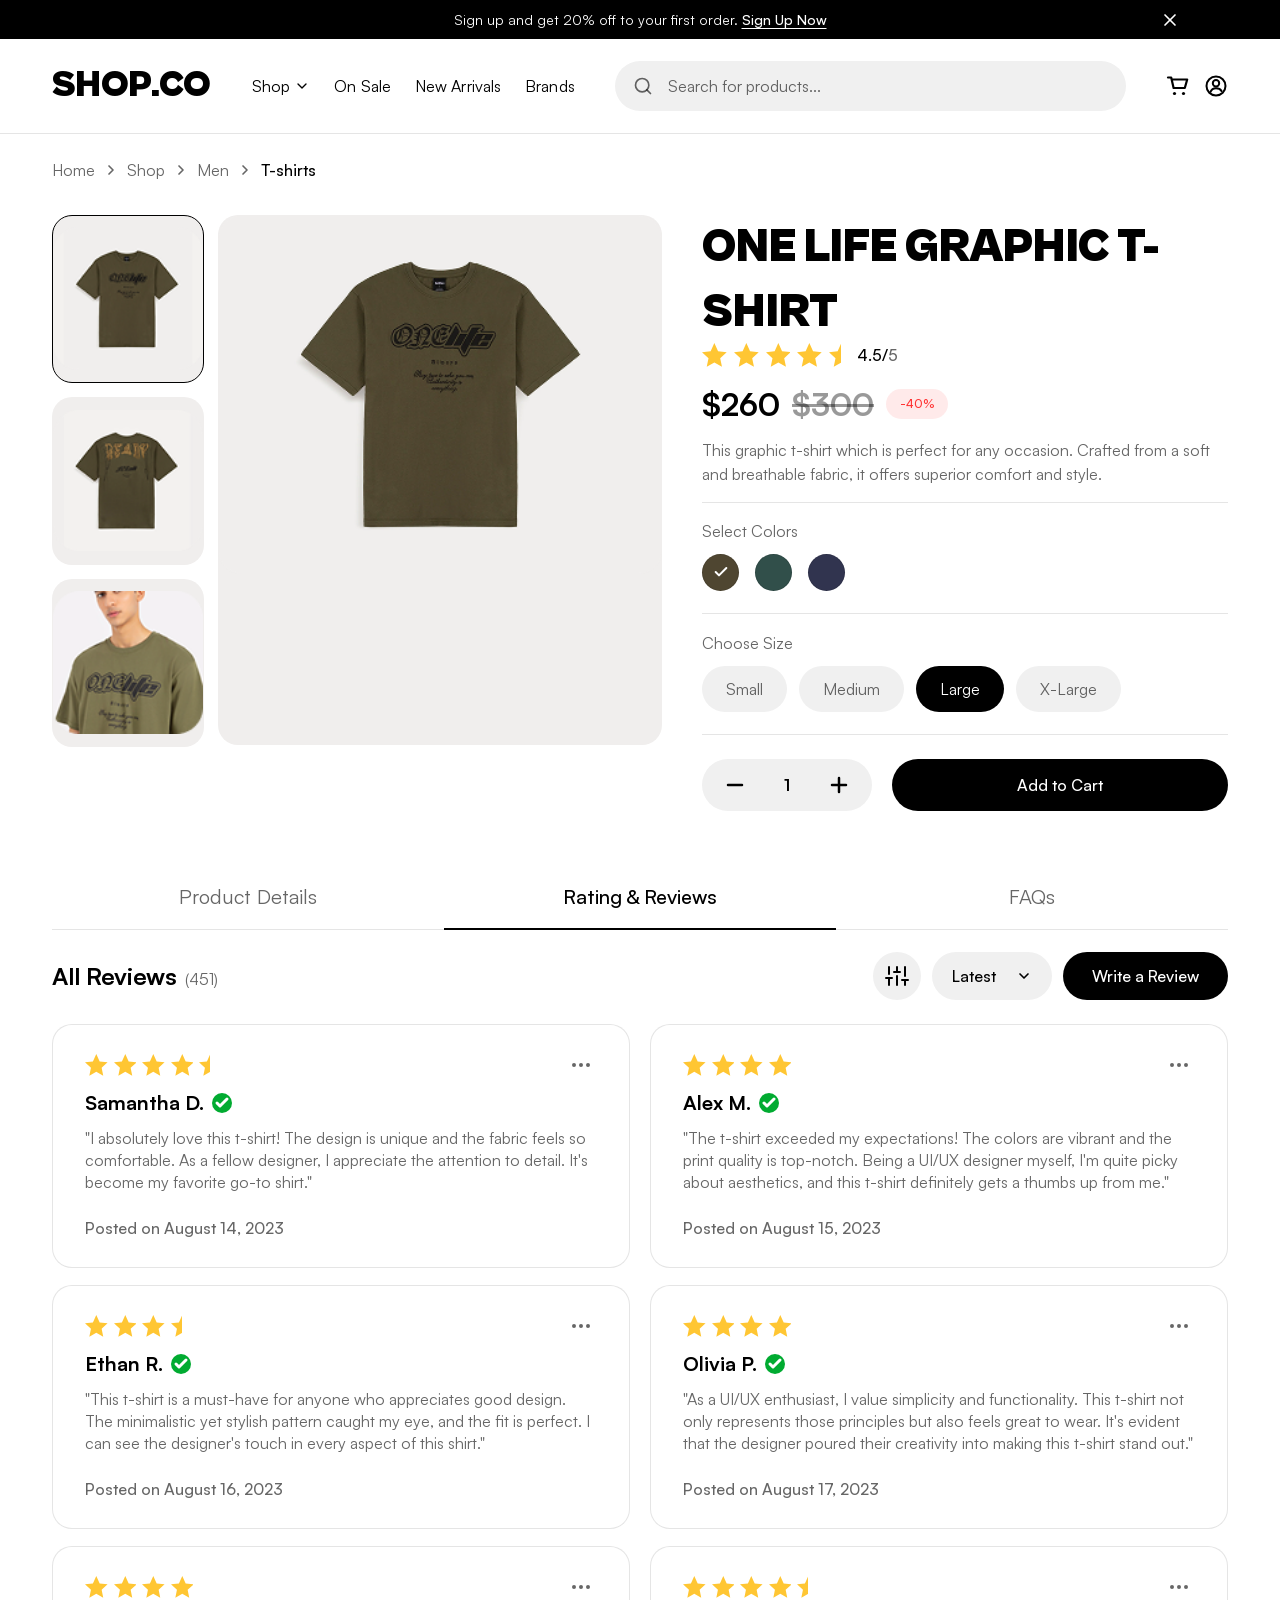
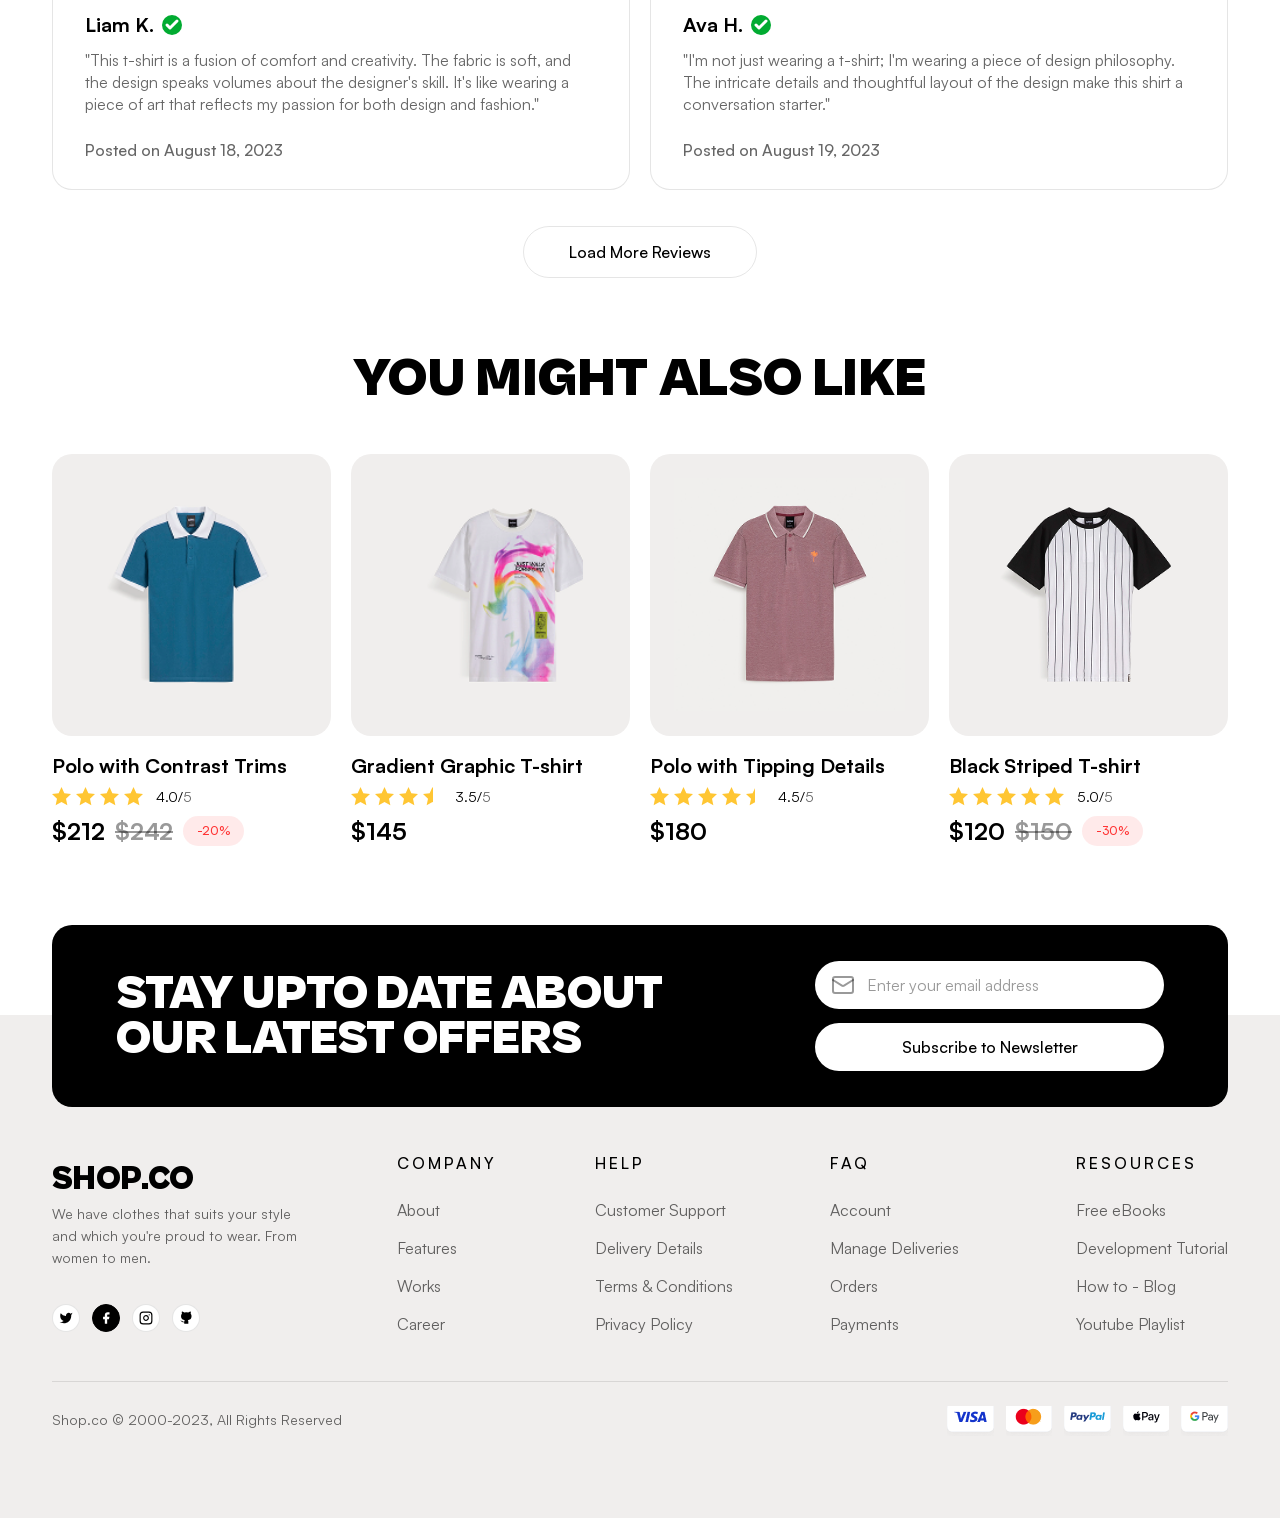
==== commit e6b044ab: "container class adjusted" ====
--- a/Shop.co/pdp.html
+++ b/Shop.co/pdp.html
@@ -100,9 +100,9 @@
   </header>
 
   <main id="main-content" class="pdp-main">
-    <div class="container">
-      
-      <nav class="breadcrumbs" aria-label="Breadcrumbs">
+    
+    <nav class="breadcrumbs" aria-label="Breadcrumbs">
+      <div class="container">
         <ol class="breadcrumbs__list flex items-center">
           <li class="breadcrumbs__item">
             <a href="index.html" class="breadcrumbs__link">Home</a>
@@ -132,10 +132,12 @@
             <span class="breadcrumbs__current">T-shirts</span>
           </li>
         </ol>
-      </nav>
-
-      
-      <section class="product-essential" aria-label="Product details section">
+      </div>
+    </nav>
+
+    
+    <section class="product-essential" aria-label="Product details section">
+      <div class="container product-essential__wrapper">
         
         <div class="product-gallery">
           
@@ -280,10 +282,12 @@
 
           </form>
         </div>
-      </section>
-
-      
-      <section class="product-tabs" aria-label="Product details and reviews">
+      </div>
+    </section>
+
+    
+    <section class="product-tabs" aria-label="Product details and reviews">
+      <div class="container">
         <div class="product-tabs__header" role="tablist" aria-label="Product information tabs">
           <button type="button" class="product-tabs__btn" role="tab" aria-selected="false" aria-controls="tab-panel-details" id="tab-btn-details">
             Product Details
@@ -542,10 +546,12 @@
             </div>
           </div>
         </div>
-      </section>
-
-      
-      <section class="related-products-section" aria-label="You Might Also Like">
+      </div>
+    </section>
+
+    
+    <section class="related-products-section" aria-label="You Might Also Like">
+      <div class="container">
         <h2 class="related-products__title">YOU MIGHT ALSO LIKE</h2>
         
         <div class="products-grid">
@@ -656,8 +662,8 @@
           </article>
 
         </div>
-      </section>
-    </div>
+      </div>
+    </section>
   </main>
 
   <!-- Site Footer -->
